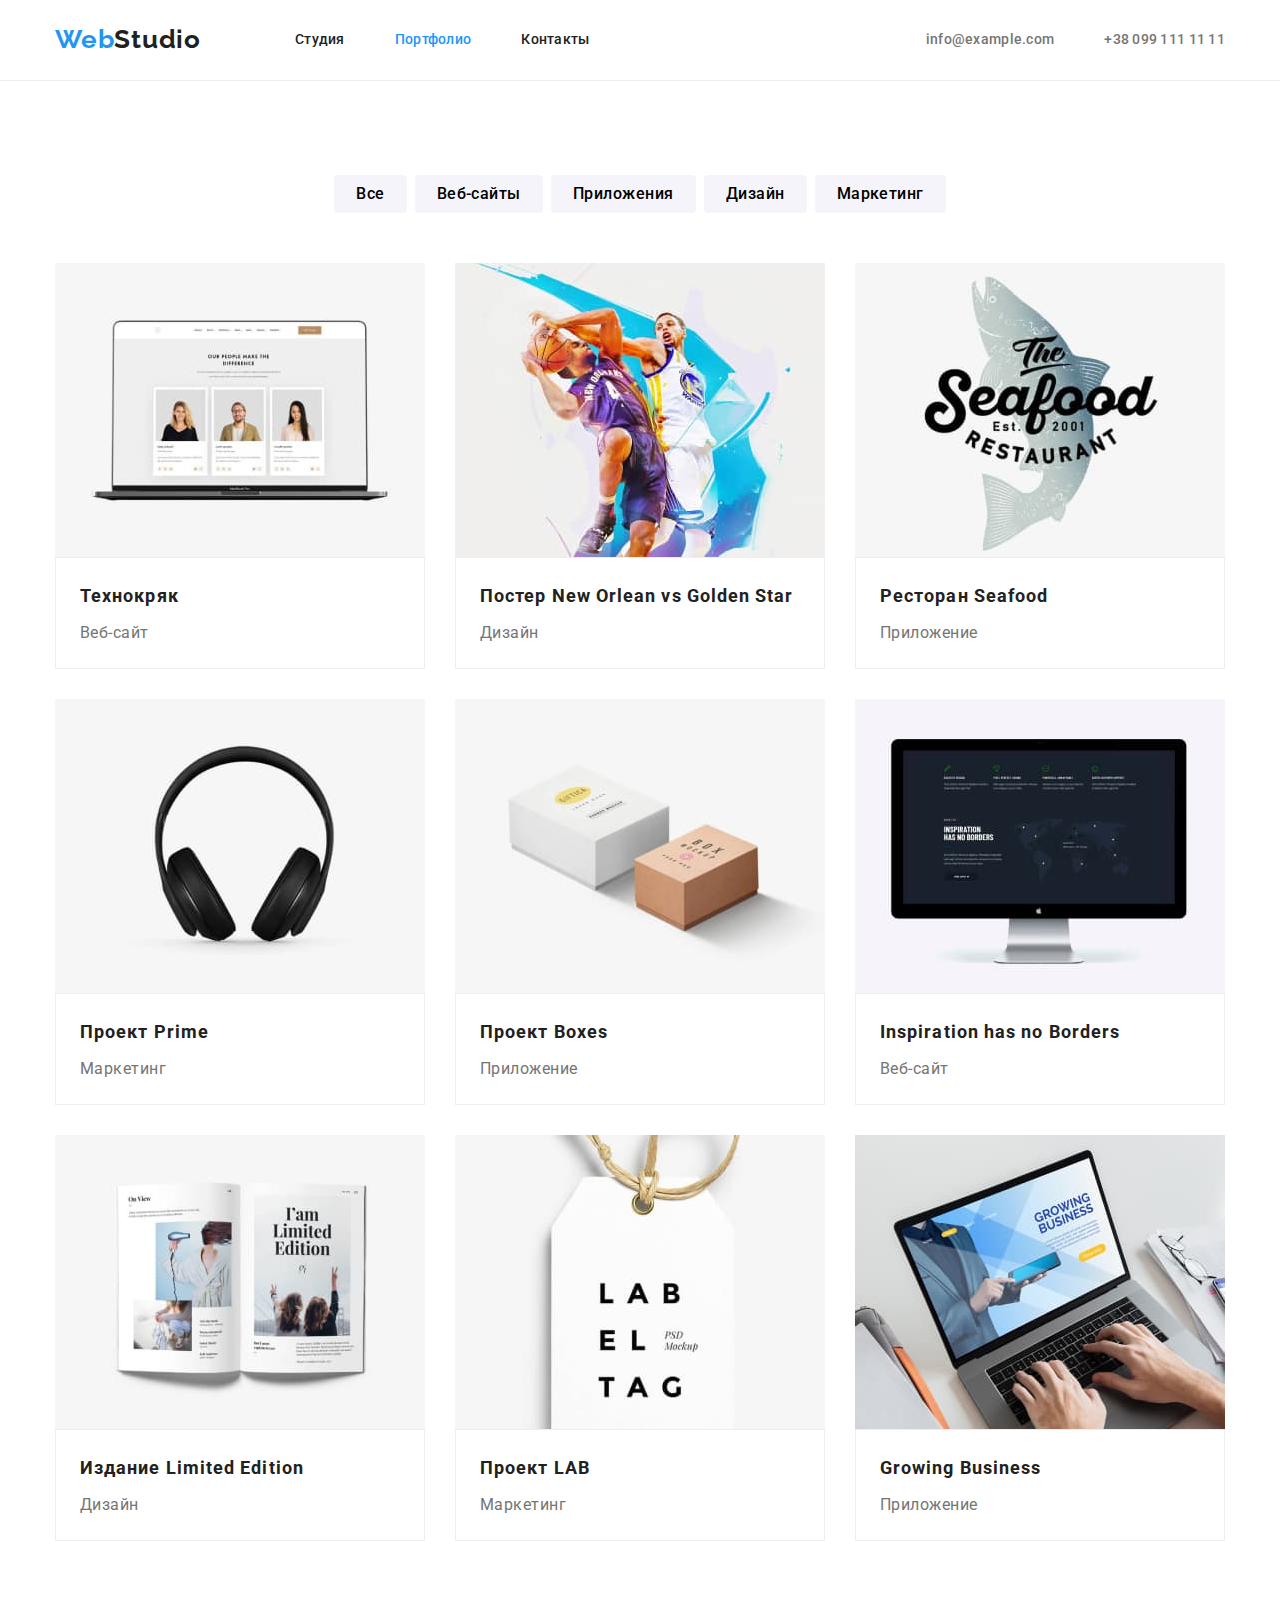
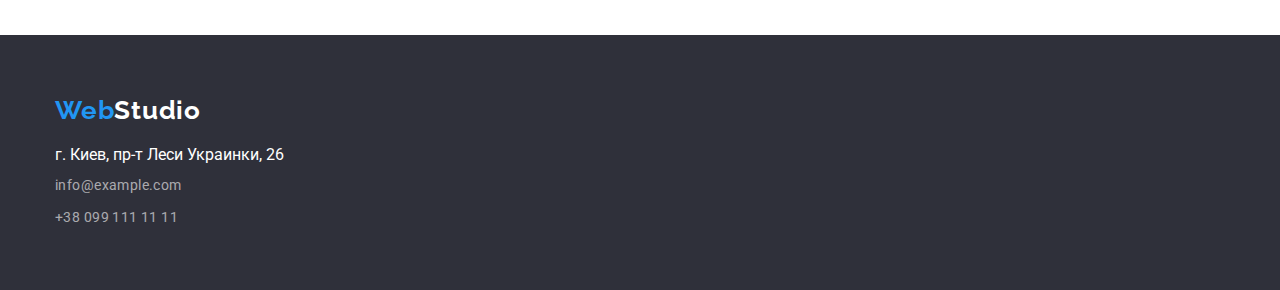
==== portfolio.html @ 5ce6f41c "добавлены исходные файлы" ====
<!DOCTYPE html>
<html lang="ru">

<head>
    <meta charset="UTF-8">
    <meta http-equiv="X-UA-Compatible" content="IE=edge">
    <meta name="webstudio" content="width=device-width, initial-scale=1.0">
    <title>WebStudio</title>
    <link href="https://fonts.googleapis.com/css2?family=Raleway:wght@700&family=Roboto:wght@400;500;700;900&display=swap"
        rel="stylesheet">
    <link rel="stylesheet" href="https://cdnjs.cloudflare.com/ajax/libs/modern-normalize/1.1.0/modern-normalize.min.css">
    <link rel="stylesheet" href="./css/styles.css" />
</head>


<body>
    <!-------------------------------HEADER---------------------------------->


    <header class="header-page">
        <div class="container header-container">
            <a class="logo" href="">Web<span class="logo-dark">Studio</span></a>
            <nav>
                <ul class="site-nav list">
                    <li class="site-nav-item"><a href="./index.html" class="site-nav-link">Студия</a></li>
                    <li class="site-nav-item"><a href="./portfolio.html" class="site-nav-link current">Портфолио</a></li>
                    <li class="site-nav-item"><a href="" class="site-nav-link">Контакты</a></li>
                </ul>
            </nav>
            <ul class="contacts">
                <li class="contacts-item"><a class="contacts-link" href="mailto:info@example.com"
                        target="_blank">info@example.com</a>
                <li class="contacts-item"><a class="contacts-link" href="tel:+380991111111">+38 099 111 11 11</a>
            </ul>
        </div>
    </header>


    <!-------------------------------GALERY----------------------------------->

        <main>
            <section class="section">
                <div class="container">
                <h1 class="visually-hidden">Контент страницы Портфолио</h1>
                <ul class="filter">
                    <li class="filter-item">
                        <button class="filter-button" type="button">Все</button>
                    </li>
                    <li class="filter-item">
                        <button class="filter-button" type="button">Веб-сайты</button>
                    </li>
                    <li class="filter-item">
                        <button class="filter-button" type="button">Приложения</button>
                    </li>
                    <li class="filter-item">
                        <button class="filter-button" type="button">Дизайн</button>              
                    </li>
                    <li class="filter-item">
                        <button class="filter-button" type="button">Маркетинг</button>
                    </li>
                </ul>


                <ul class="galery list">
                    <li class="galery-item">
                        <a href="">
                            <img src="./images/portfolio1.jpg" 
                            alt="" 
                            width="370"
                            height="294">
                            <div class="galery-item-content">
                            <h2 class="galery-title">Технокряк</h2> 
                            <p class="galery-text">Веб-сайт</p>
                            </div>
                        </a>
                        
                    </li>
                    <li class="galery-item">
                        <a href="">
                            <img src="./images/portfolio2.jpg" 
                            alt="" 
                            width="370" 
                            height="294">
                            <div class="galery-item-content">
                            <h2 class="galery-title">Постер New Orlean vs Golden Star</h2>
                            <p class="galery-text">Дизайн</p>
                            </div>
                        </a>
                    </li>
                    <li class="galery-item">
                        <a href="">
                            <img src="./images/portfolio3.jpg" 
                            alt="" 
                            width="370" 
                            height="294">
                            <div class="galery-item-content">
                            <h2 class="galery-title">Ресторан Seafood</h2> 
                            <p class="galery-text">Приложение</p>
                            </div>
                        </a>                         
                    </li>
                    <li class="galery-item">
                        <a href="">
                            <img src="./images/portfolio4.jpg" 
                            alt="" 
                            width="370" 
                            height="294">
                            <div class="galery-item-content">
                            <h2 class="galery-title">Проект Prime</h2> 
                            <p class="galery-text">Маркетинг</p>
                            </div>
                        </a>                        
                    </li>
                    <li class="galery-item">
                        <a href="">
                            <img src="./images/portfolio5.jpg" 
                            alt="" 
                            width="370" 
                            height="294">
                            <div class="galery-item-content">
                            <h2 class="galery-title">Проект Boxes</h2> 
                            <p class="galery-text">Приложение</p>
                            </div>
                        </a>
                    </li>
                    <li class="galery-item">
                        <a href="">
                            <img src="./images/portfolio6.jpg" 
                            alt="" 
                            width="370"
                            height="294">
                            <div class="galery-item-content">
                            <h2 class="galery-title">Inspiration has no Borders</h2>
                            <p class="galery-text">Веб-сайт</p>
                            </div>
                        </a>                        
                    </li>
                    <li class="galery-item">
                        <a href="">
                            <img src="./images/portfolio7.jpg" 
                            alt="" 
                            width="370" 
                            height="294">
                            <div class="galery-item-content">
                            <h2 class="galery-title">Издание Limited Edition</h2> 
                            <p class="galery-text">Дизайн</p>
                            </div>
                        </a>                        
                    </li>
                    <li class="galery-item">
                        <a href="">
                            <img src="./images/portfolio8.jpg" 
                            alt="" 
                            width="370" 
                            height="294">
                            <div class="galery-item-content">
                            <h2 class="galery-title worklist">Проект LAB</h2>
                            <p class="galery-text">Маркетинг</p>
                            </div>
                        </a>                        
                    </li>
                    <li class="galery-item">
                        <a href="">
                            <img src="./images/portfolio9.jpg" 
                            alt="" 
                            width="370" 
                            height="294">
                            <div class="galery-item-content">
                            <h2 class="galery-title">Growing Business</h2>
                            <p class="galery-text">Приложение</p>
                            </div>
                        </a>                        
                    </li>
                </ul>
                </div>
            </section>           
        </main>
        
        
        <!-------------------------------FOOTER-------------------------------->

        <footer class="footer">
            <div class="container footer-container">
                <a class="logo logo-footer" href="">Web<span class="logo-light">Studio</span></a>
                <address class="adress">
                    <ul class="footer-contacts">
                        <li class="footer-contacts-item"><a class="footer-contact-link white"
                                href="https://goo.gl/maps/ULEKr4xhVnMLPp338" target="_blank" rel="noopener noreferrer">г. Киев,
                                пр-т Леси
                                Украинки,
                                26</a></li>
                        <li class="footer-contacts-item"><a class="footer-contacts-link" href="mailto:info@example.com"
                                target="_blank">info@example.com </a></li>
                        <li class="footer-contacts-item"><a class="footer-contacts-link" href="tel:+380991111111">+38 099 111 11
                                11</a></li>
                    </ul>
                </address>
            </div>
        </footer>
</body>

</html>
---- css/styles.css ----
/* Основной цвет текста #757575 */
/* Вторичный цвет текста #212121 */
/* Основной цвет фона #E5E5E5 */
/* Вторичный цвет фона #2F303A */
/* Цвет акцента #2196F3 */
/* Цвет лого 1 #2196F3 */
/* Цвет лого 2 #000000 */

:root {
  --primary-text-color: #757575;
  --title-text-color: #212121;
  --accent-color: #2196f3;
  --primary-bg-color: #ffffff;
}

html {
  box-sizing: border-box;
}

*,
*::before,
*::after {
  box-sizing: inherit;
}

body {
  margin: 0;
  background-color: var(--primary-bg-color);
  color: var(--primary-text-color);
  font-family: Roboto, sans-serif;
}

img {
  display: block;
}

.visually-hidden {
  position: absolute;
  white-space: nowrap;
  width: 1px;
  height: 1px;
  overflow: hidden;
  border: 0;
  padding: 0;
  clip: rect(0 0 0 0);
  clip-path: inset(50%);
  margin: -1px;
}

h1,
h2,
h3,
h4,
h5,
h6,
p {
  margin-top: 0;
  margin-bottom: 0;
}

/* можно убрать точки у li c class="list"*/
/* .list {
  padding: 0;
  margin: 0;
  list-style: none;
} */

/* button {
  list-style: none;
} */

button {
  font-family: inherit;
}

/* убрал нижнее подчеркивание у всех ссылок */
a {
  text-decoration: none;
}

ul {
  list-style: none;
  padding: 0;
  margin: 0;
}

.container {
  margin-left: auto;
  margin-right: auto;
  padding-left: 15px;
  padding-right: 15px;
  width: 1200px;
}

.section {
  padding-top: 94px;
  padding-bottom: 94px;
}

/* -------------------------------HEADER---------------------------------*/

.header-page {
  border-bottom-width: 1px;
  border-bottom-style: solid;
  border-bottom-color: #ececec;
  background-color: var(--primary-bg-color);
}

.header-container {
  display: flex;
  align-items: center;
}

.logo {
  color: var(--accent-color);
  text-decoration: none;
  font-family: Raleway, sans-serif;
  font-weight: 700;
  font-size: 26px;
  line-height: 1.2;
  letter-spacing: 0.03em;
}

.logo-dark {
  color: #212121;
}

.site-nav {
  display: flex;
}

/* .site-nav .site-nav-item:not(:last-child) {
  margin-right: 50px;
} */

/* применяется к элементам перед которыми есть сосед */
.site-nav .site-nav-item + .site-nav-item {
  margin-left: 50px;
}

.site-nav-link {
  display: block;
  padding-top: 32px;
  padding-bottom: 32px;
}

.site-nav-link {
  color: var(--title-text-color);
  font-weight: 500;
  font-size: 14px;
  line-height: 1.14;
  letter-spacing: 0.02em;
}

.current {
  color: var(--accent-color);
}

.site-nav-link:hover,
.site-nav-link:focus {
  color: var(--accent-color);
}

.contacts-link {
  color: var(--primary-text-color);
  font-weight: 500;
  font-size: 14px;
  line-height: 1.14;
  letter-spacing: 0.02em;
}

.contacts-link:hover,
.contacts-link:focus {
  color: var(--accent-color);
}

.contacts {
  display: flex;
  margin-left: auto;
}

.contacts-link {
  display: block;
  padding-top: 32px;
  padding-bottom: 32px;
}

.contacts .contacts-item + .contacts-item {
  margin-left: 50px;
}

nav {
  margin-left: 94px;
}

/* --------------------------------HERO---------------------------------- */

.hero {
  text-align: center;
  padding-top: 200px;
  padding-bottom: 200px;
  background-color: #2f303a;
}

.hero-title {
  width: 696px;
  margin-top: 0px;
  margin-left: auto;
  margin-right: auto;
  margin-bottom: 30px;

  color: var(--primary-bg-color);

  font-style: normal;
  font-weight: 900;
  font-size: 44px;
  line-height: 1.36;
  letter-spacing: 0.06em;
  text-transform: uppercase;
}

.hero-btn {
  display: inline-block;
  border-radius: 4px;
  padding: 10px 32px;
  min-width: 136px;
  margin-bottom: 0;

  color: #e5e5e5;
  background-color: var(--accent-color);

  font-weight: 700;
  font-size: 16px;
  line-height: calc(30 / 16);
  letter-spacing: 0.06em;
  text-decoration: none;
}

.hero-btn:hover,
.hero-btn:focus {
  background-color: #188ce8;
}

/* ---------------------------FEATURES-------------------------- */

.title {
  color: var(--title-text-color);
}

.features-title,
.team-title,
.team-title,
.galery-title {
  color: var(--title-text-color);
}

.section-title {
  margin-top: 0;
  margin-bottom: 50px;
  font-style: normal;
  font-weight: 700;
  font-size: 36px;
  line-height: 1.17;
  text-align: center;
  letter-spacing: 0.03em;
  color: var(--title-text-color);
}

.features-title {
  margin-bottom: 10px;
  font-weight: 700;
  font-size: 14px;
  line-height: 1.14;
  letter-spacing: 0.03em;
  text-transform: uppercase;
}

.features-text {
  font-weight: 400;
  font-size: 14px;
  line-height: 1.71;
  letter-spacing: 0.03em;
}

.section-title {
  margin-bottom: 50px;
}

.features {
  display: flex;
}

.features-item {
  width: 270px;
}

.features-item + .features-item {
  margin-left: 30px;
}

/* ----------------------------WORKS------------------------------ */

.works {
  display: flex;
}

.work-section {
  padding-top: 0;
}

.works-item {
  width: 370px;
  margin-right: 30px;
}

.works-item:nth-child(3n) {
  margin-right: 0px;
}

/*------------------------------TEAM-------------------------------*/

.team-section {
  background-color: #f5f4fa;
}

.team-item-content {
  padding-top: 30px;
  padding-bottom: 30px;
  background-color: #ffffff;
  border-radius: 0px 0px 4px 4px;
}

.team-title {
  font-weight: 500;
  margin-top: 0;
  margin-bottom: 10px;
}

.team-text {
  margin-top: 0;
  margin-bottom: 0px;
}

.team {
  display: flex;
}

.team-item {
  text-align: center;
  width: 270px;
  margin-right: 30px;
}

.team-item:nth-child(4n) {
  margin-right: 0px;
}

/* -----------------------------FOOTER------------------------------*/

.footer {
  padding-top: 60px;
  padding-bottom: 60px;
  background-color: #2f303a;
}

.adress {
  font-style: inherit;
}

.white {
  color: rgba(255, 255, 255, 1);
}

.auth-nav {
  color: rgba(255, 255, 255, 9);
}

.logo-footer {
  display: inline-block;
  margin-bottom: 20px;
}

.logo-light {
  color: #ffffff;
}

.footer-contacts-link {
  font-family: Roboto;
  font-size: 14px;
  line-height: 1.71;
  letter-spacing: 0.03em;
  color: rgba(255, 255, 255, 0.6);
}

.footer-contacts-item {
  margin-bottom: 9px;
}

.footer-contacts-item:nth-child(3n) {
  margin-bottom: 0px;
}

/* -------------------PORTFOLIO---------------------*/

.filter-button {
  padding: 6px 22px;
  font-family: inherit;
  font-weight: 500;
  font-size: 16px;
  line-height: calc(26 / 16);
  text-align: center;
  letter-spacing: 0.03em;

  background-color: #f5f4fa;

  border-radius: 4px;
  border: transparent;
  cursor: pointer;
}

.filter-button:hover,
.filter-button:focus {
  background-color: var(--accent-color);
  color: #ffffff;
}

.filter {
  margin-bottom: 50px;
  justify-content: center;
  display: flex;
}

.filter-item:not(:last-child) {
  margin-right: 8px;
}

/* ----------------------GALERY---------------------- */

.galery-text {
  color: var(--primary-text-color);
  font-weight: 400;
  font-size: 16px;
  letter-spacing: 0.03em;
  line-height: calc(30 / 16);
}

.galery-item-content {
  padding-top: 20px;
  padding-bottom: 20px;
  padding-left: 24px;
  padding-right: 24px;
  border: 1px solid #eeeeee;
}

.galery-item .galery-title {
  margin-bottom: 4px;
  font-weight: 700;
  font-size: 18px;
  line-height: 2;
  letter-spacing: 0.06em;
}

.galery {
  display: flex;
  flex-wrap: wrap;
}

.galery-item {
  width: 370px;
  margin-right: 30px;
  margin-bottom: 30px;
}

.galery-item:nth-child(3n) {
  margin-right: 0px;
}

.galery-item:nth-last-child(-n + 3) {
  margin-bottom: 0px;
}
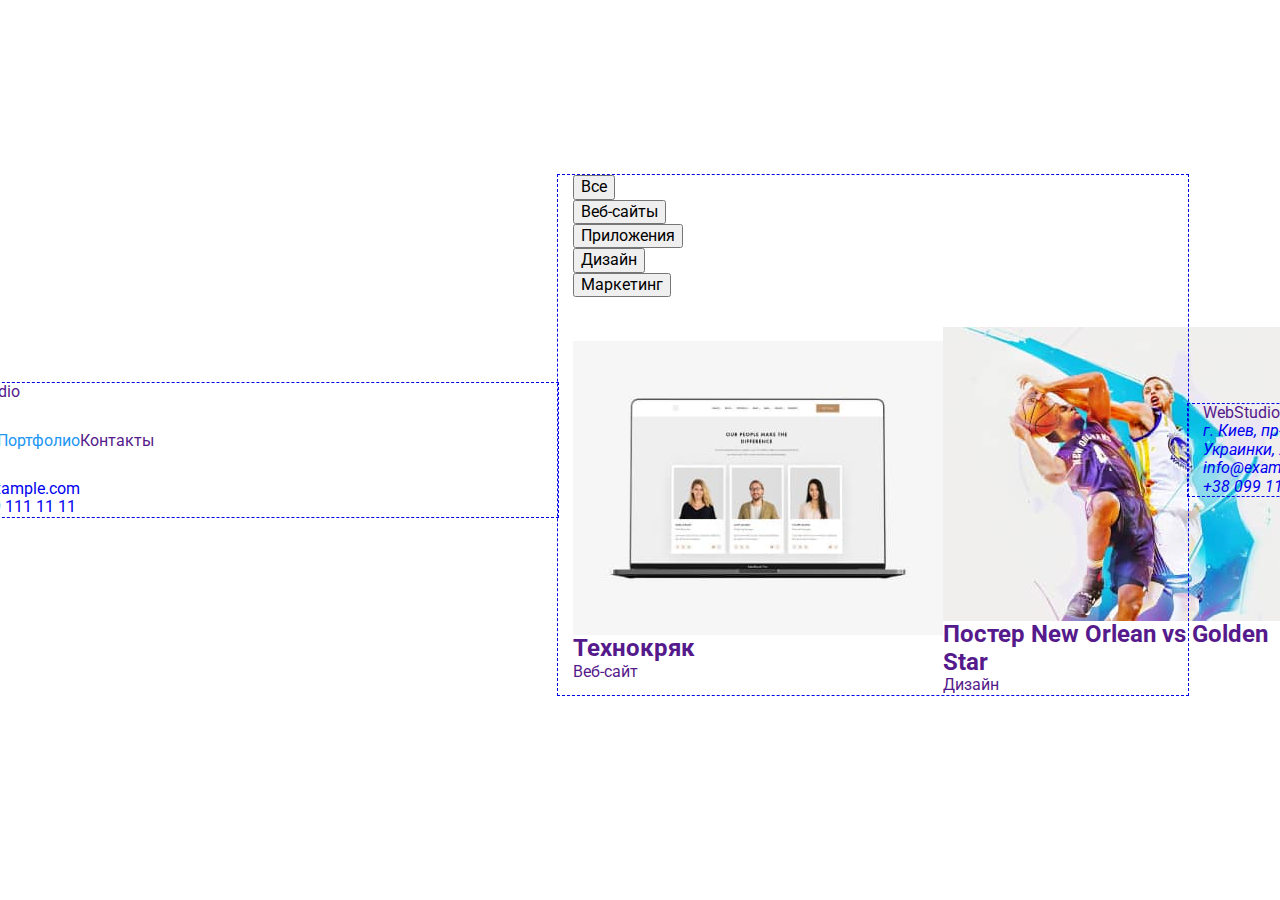
==== commit 7d58c03d: "060622" ====
--- a/portfolio.html
+++ b/portfolio.html
@@ -29,8 +29,8 @@
             </nav>
             <ul class="contacts">
                 <li class="contacts-item"><a class="contacts-link" href="mailto:info@example.com"
-                        target="_blank">info@example.com</a>
-                <li class="contacts-item"><a class="contacts-link" href="tel:+380991111111">+38 099 111 11 11</a>
+                        target="_blank">info@example.com</a></li>
+                <li class="contacts-item"><a class="contacts-link" href="tel:+380991111111">+38 099 111 11 11</a></li>
             </ul>
         </div>
     </header>
--- a/css/styles.css
+++ b/css/styles.css
@@ -96,385 +96,207 @@
   padding-top: 94px;
   padding-bottom: 94px;
 }
-
-/* -------------------------------HEADER---------------------------------*/
-
-.header-page {
-  border-bottom-width: 1px;
-  border-bottom-style: solid;
-  border-bottom-color: #ececec;
-  background-color: var(--primary-bg-color);
-}
-
-.header-container {
+/* ======================================================== */
+
+body {
+  height: 100vh;
   display: flex;
   align-items: center;
-}
-
-.logo {
-  color: var(--accent-color);
-  text-decoration: none;
-  font-family: Raleway, sans-serif;
-  font-weight: 700;
-  font-size: 26px;
-  line-height: 1.2;
-  letter-spacing: 0.03em;
-}
-
-.logo-dark {
-  color: #212121;
-}
-
-.site-nav {
+  justify-content: center;
+}
+
+.wrapper {
+  width: 80vw;
+
+  margin: 0 auto;
+  outline: 2px solid red;
+}
+
+.container {
+  padding-left: 15px;
+  padding-right: 15px;
+  position: relative;
+  width: 100%;
+  height: 100%;
+  margin: 0 auto;
+  outline: 1px dashed rgb(0, 0, 230);
+
+  perspective: 1000px;
+}
+
+/* .box {
+  transform: perspective(400px) rotateY(-60deg);
+  position: absolute;
   display: flex;
-}
-
-/* .site-nav .site-nav-item:not(:last-child) {
-  margin-right: 50px;
-} */
-
-/* применяется к элементам перед которыми есть сосед */
-.site-nav .site-nav-item + .site-nav-item {
-  margin-left: 50px;
-}
-
-.site-nav-link {
-  display: block;
-  padding-top: 32px;
-  padding-bottom: 32px;
-}
-
-.site-nav-link {
-  color: var(--title-text-color);
-  font-weight: 500;
-  font-size: 14px;
-  line-height: 1.14;
-  letter-spacing: 0.02em;
-}
-
-.current {
-  color: var(--accent-color);
-}
-
-.site-nav-link:hover,
-.site-nav-link:focus {
-  color: var(--accent-color);
-}
-
-.contacts-link {
-  color: var(--primary-text-color);
-  font-weight: 500;
-  font-size: 14px;
-  line-height: 1.14;
-  letter-spacing: 0.02em;
-}
-
-.contacts-link:hover,
-.contacts-link:focus {
-  color: var(--accent-color);
-}
-
-.contacts {
-  display: flex;
-  margin-left: auto;
-}
-
-.contacts-link {
-  display: block;
-  padding-top: 32px;
-  padding-bottom: 32px;
-}
-
-.contacts .contacts-item + .contacts-item {
-  margin-left: 50px;
-}
-
-nav {
-  margin-left: 94px;
-}
-
-/* --------------------------------HERO---------------------------------- */
-
-.hero {
-  text-align: center;
-  padding-top: 200px;
-  padding-bottom: 200px;
-  background-color: #2f303a;
-}
-
-.hero-title {
-  width: 696px;
-  margin-top: 0px;
+  align-items: center;
+  justify-content: center;
+
+  font-size: 36px;
+  line-height: 1.5;
+  color: white;
+} */
+
+/* .blue {
+  width: 150px;
+  height: 150px;
+  background-color: rgba(0, 0, 255, 0.7);
+} */
+
+/* .yellow {
+  width: 125px;
+  height: 125px;
+  background-color: rgba(223, 223, 0, 0.7);
+} */
+
+/* .hotpink {
+  z-index: -1;
+  width: 100px;
+  height: 100px;
+  background-color: rgba(255, 105, 180, 0.7);
+} */
+
+/* .fixed-box {
+  position: fixed;
+  top: 0;
+  left: 0;
+
+  width: 100%;
+  height: 100px;
+
+  background-color: rgba(153, 50, 204, 0.6);
+} */
+
+.text {
+  padding: 5px;
   margin-left: auto;
   margin-right: auto;
+  margin-bottom: 20px;
+  width: 50%;
+  height: 100px;
+  border: 2px solid darkorange;
+  /* background-color: tomato; */
+
+  overflow: auto;
+}
+
+.title {
+  display: block;
+  font-weight: 600;
+  width: 600px;
+}
+
+.btn {
+  display: block;
+  margin-left: auto;
+  margin-right: auto;
+  margin-bottom: 20px;
+  border-radius: 10px;
+  cursor: pointer;
+}
+
+/* =================================== */
+
+.nav {
+  padding-left: 15px;
+  padding-right: 15px;
+  font-size: 20px;
+  line-height: 1.3;
+  font-weight: 400;
+}
+
+.list {
+  display: flex;
+  align-items: center;
+  list-style: none;
+  width: 600px;
   margin-bottom: 30px;
-
-  color: var(--primary-bg-color);
-
-  font-style: normal;
-  font-weight: 900;
-  font-size: 44px;
-  line-height: 1.36;
-  letter-spacing: 0.06em;
-  text-transform: uppercase;
-}
-
-.hero-btn {
-  display: inline-block;
-  border-radius: 4px;
-  padding: 10px 32px;
-  min-width: 136px;
-  margin-bottom: 0;
-
-  color: #e5e5e5;
-  background-color: var(--accent-color);
-
-  font-weight: 700;
-  font-size: 16px;
-  line-height: calc(30 / 16);
-  letter-spacing: 0.06em;
+  margin-top: 30px;
+  /* display: flex;
+  align-items: center;
+  width: 600px;
+  list-style: none;
+  margin-top: 30px;
+  margin-bottom: 50px; */
+}
+
+.item {
+  margin-right: 30px;
+}
+
+.item:last-child {
+  margin-right: 0;
+}
+
+.link {
+  position: relative;
   text-decoration: none;
-}
-
-.hero-btn:hover,
-.hero-btn:focus {
-  background-color: #188ce8;
-}
-
-/* ---------------------------FEATURES-------------------------- */
-
-.title {
-  color: var(--title-text-color);
-}
-
-.features-title,
-.team-title,
-.team-title,
-.galery-title {
-  color: var(--title-text-color);
-}
-
-.section-title {
-  margin-top: 0;
-  margin-bottom: 50px;
-  font-style: normal;
-  font-weight: 700;
-  font-size: 36px;
-  line-height: 1.17;
-  text-align: center;
-  letter-spacing: 0.03em;
-  color: var(--title-text-color);
-}
-
-.features-title {
-  margin-bottom: 10px;
-  font-weight: 700;
-  font-size: 14px;
-  line-height: 1.14;
-  letter-spacing: 0.03em;
-  text-transform: uppercase;
-}
-
-.features-text {
-  font-weight: 400;
-  font-size: 14px;
-  line-height: 1.71;
-  letter-spacing: 0.03em;
-}
-
-.section-title {
-  margin-bottom: 50px;
-}
-
-.features {
+  color: #2196f3;
+  padding: 30px 0;
+  display: block;
+  /* outline: 1px dashed red;
+  position: relative;
+  padding: 30px 0;
+  display: block;
+  text-decoration: none;
+  color: black;
+
+  transition: color 2500ms ease-in-out; */
+}
+
+.current {
+  color: #2196f3;
+}
+
+.link:hover {
+  color: rgb(255, 85, 0);
+}
+
+
+
+.current:hover::after,
+.link:hover::after {
+  position: absolute;
+  bottom: 0;
+  left: 0;
+  content: "";
+  display: block;
+  width: 100%;
+  height: 4px;
+  background-color: rgb(255, 77, 0);
+  
+
+  /* position: absolute;
+  bottom: 0;
+  left: 0;
+  content: "";
+  display: block;
+  width: 100%;
+  height: 2px;
+  background-color: blueviolet;
+  transform: scale(0);
+  opacity: 0;
+
+  transition: transform 500ms ease, opacity 500ms ease; */
+}
+
+/* .link:hover::after {
+  transform: scale(1);
+  opacity: 1;
+} */
+
+/* .item {
   display: flex;
-}
-
-.features-item {
-  width: 270px;
-}
-
-.features-item + .features-item {
-  margin-left: 30px;
-}
-
-/* ----------------------------WORKS------------------------------ */
-
-.works {
-  display: flex;
-}
-
-.work-section {
-  padding-top: 0;
-}
-
-.works-item {
-  width: 370px;
-  margin-right: 30px;
-}
-
-.works-item:nth-child(3n) {
-  margin-right: 0px;
-}
-
-/*------------------------------TEAM-------------------------------*/
-
-.team-section {
-  background-color: #f5f4fa;
-}
-
-.team-item-content {
-  padding-top: 30px;
-  padding-bottom: 30px;
-  background-color: #ffffff;
-  border-radius: 0px 0px 4px 4px;
-}
-
-.team-title {
-  font-weight: 500;
-  margin-top: 0;
-  margin-bottom: 10px;
-}
-
-.team-text {
-  margin-top: 0;
-  margin-bottom: 0px;
-}
-
-.team {
-  display: flex;
-}
-
-.team-item {
-  text-align: center;
-  width: 270px;
-  margin-right: 30px;
-}
-
-.team-item:nth-child(4n) {
-  margin-right: 0px;
-}
-
-/* -----------------------------FOOTER------------------------------*/
-
-.footer {
-  padding-top: 60px;
-  padding-bottom: 60px;
-  background-color: #2f303a;
-}
-
-.adress {
-  font-style: inherit;
-}
-
-.white {
-  color: rgba(255, 255, 255, 1);
-}
-
-.auth-nav {
-  color: rgba(255, 255, 255, 9);
-}
-
-.logo-footer {
-  display: inline-block;
-  margin-bottom: 20px;
-}
-
-.logo-light {
-  color: #ffffff;
-}
-
-.footer-contacts-link {
-  font-family: Roboto;
-  font-size: 14px;
-  line-height: 1.71;
-  letter-spacing: 0.03em;
-  color: rgba(255, 255, 255, 0.6);
-}
-
-.footer-contacts-item {
-  margin-bottom: 9px;
-}
-
-.footer-contacts-item:nth-child(3n) {
-  margin-bottom: 0px;
-}
-
-/* -------------------PORTFOLIO---------------------*/
-
-.filter-button {
-  padding: 6px 22px;
-  font-family: inherit;
-  font-weight: 500;
-  font-size: 16px;
-  line-height: calc(26 / 16);
-  text-align: center;
-  letter-spacing: 0.03em;
-
-  background-color: #f5f4fa;
-
-  border-radius: 4px;
-  border: transparent;
-  cursor: pointer;
-}
-
-.filter-button:hover,
-.filter-button:focus {
-  background-color: var(--accent-color);
-  color: #ffffff;
-}
-
-.filter {
-  margin-bottom: 50px;
-  justify-content: center;
-  display: flex;
-}
-
-.filter-item:not(:last-child) {
-  margin-right: 8px;
-}
-
-/* ----------------------GALERY---------------------- */
-
-.galery-text {
-  color: var(--primary-text-color);
-  font-weight: 400;
-  font-size: 16px;
-  letter-spacing: 0.03em;
-  line-height: calc(30 / 16);
-}
-
-.galery-item-content {
-  padding-top: 20px;
-  padding-bottom: 20px;
-  padding-left: 24px;
-  padding-right: 24px;
-  border: 1px solid #eeeeee;
-}
-
-.galery-item .galery-title {
-  margin-bottom: 4px;
-  font-weight: 700;
-  font-size: 18px;
-  line-height: 2;
-  letter-spacing: 0.06em;
-}
-
-.galery {
-  display: flex;
-  flex-wrap: wrap;
-}
-
-.galery-item {
-  width: 370px;
-  margin-right: 30px;
-  margin-bottom: 30px;
-}
-
-.galery-item:nth-child(3n) {
-  margin-right: 0px;
-}
-
-.galery-item:nth-last-child(-n + 3) {
-  margin-bottom: 0px;
-}
+  align-items: center;
+} */
+
+/* .item:nth-child(2)::before {
+  position: absolute;
+  bottom: 0;
+  left: 0;
+  content: '';
+  display: block;
+  margin-right: 10px;
+  width: 30px;
+  height: 2px;
+  background-color: blueviolet;
+} */